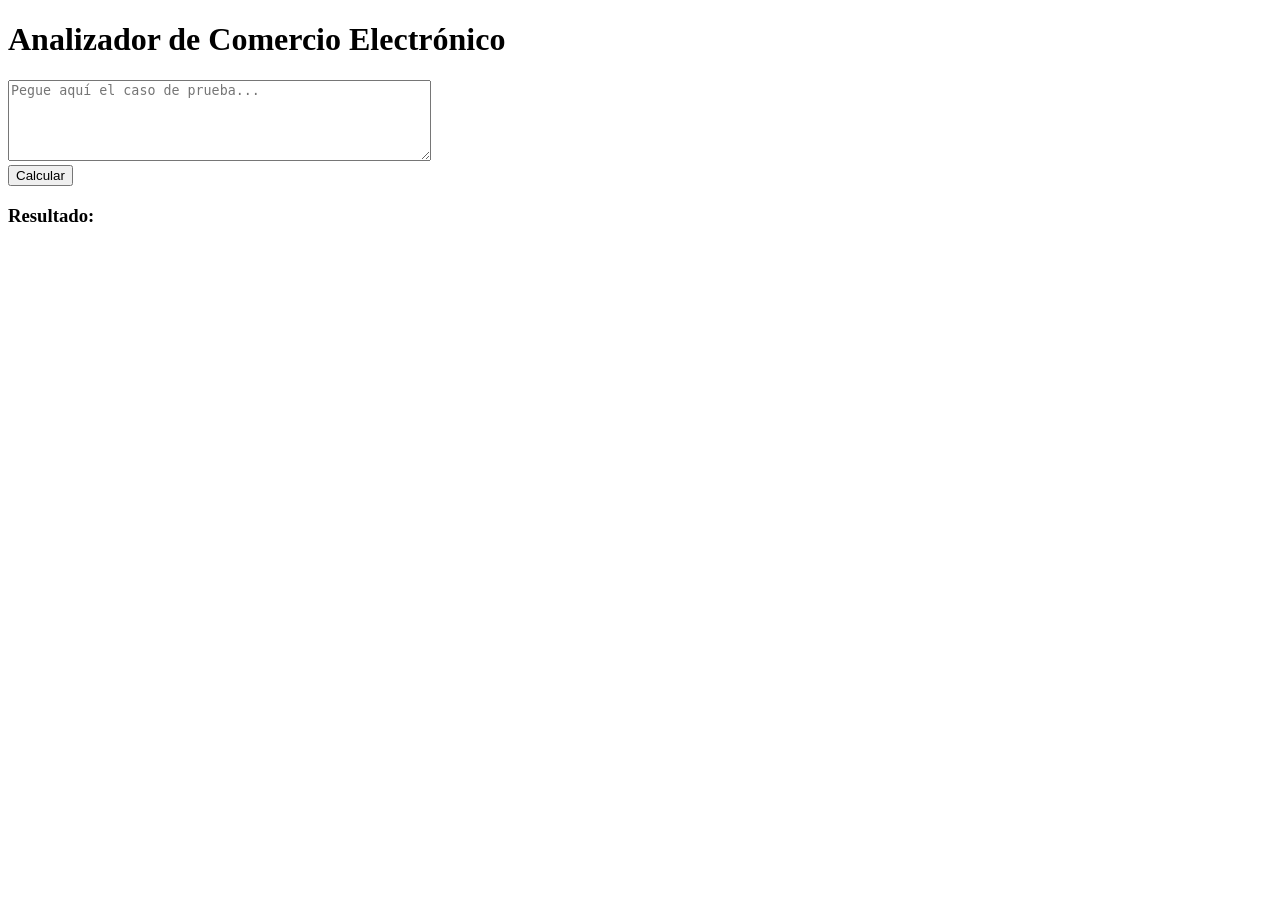
==== index.html @ 4c6a6f9d "Mi parte" ====
<!DOCTYPE html>
<html lang="es">
<head>
    <meta charset="UTF-8">
    <title>Análisis de Pedidos</title>
</head>
<body>
    <h1>Analizador de Comercio Electrónico</h1>
    <textarea id="inputCaso" rows="5" cols="50" placeholder="Pegue aquí el caso de prueba..."></textarea><br>
    <button onclick="procesar()">Calcular</button>
    <h3>Resultado:</h3>
    <pre id="output"></pre>

    <script src="util.js"></script>
    <script>
        function procesar() {
            const entrada = document.getElementById('inputCaso').value;
            const resultado = calcularPedidos(entrada);
            document.getElementById('output').innerText = resultado;
        }
    </script>
</body>
</html>
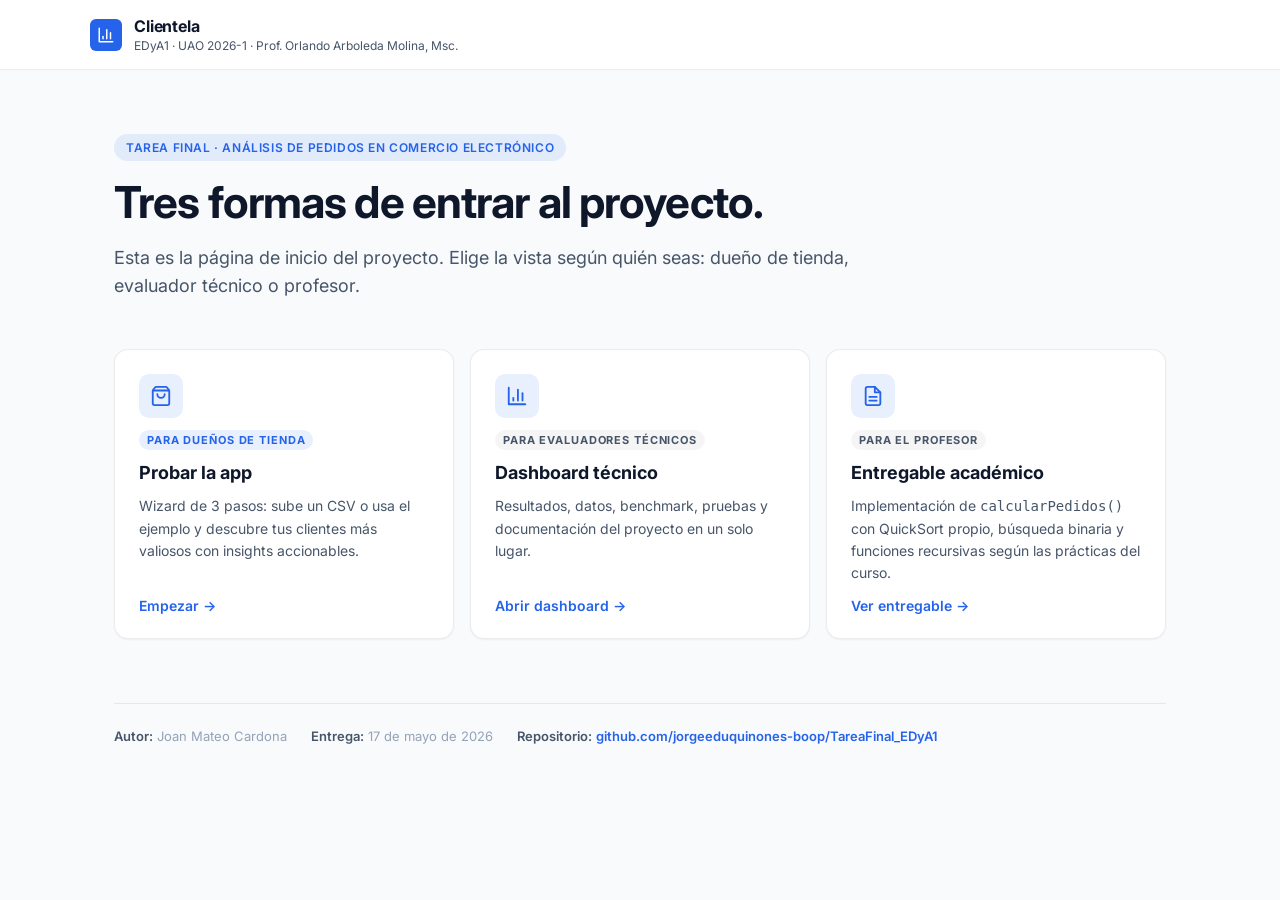
==== commit 9f432646: "feat: rediseño "Clientela" + entregable modular + landing + auto-deploy App (modo dev + modo usuario" ====
--- a/index.html
+++ b/index.html
@@ -1,23 +1,225 @@
 <!DOCTYPE html>
 <html lang="es">
 <head>
-    <meta charset="UTF-8">
-    <title>Análisis de Pedidos</title>
+  <meta charset="UTF-8">
+  <meta name="viewport" content="width=device-width, initial-scale=1, viewport-fit=cover">
+  <meta name="theme-color" content="#F8FAFC">
+  <meta name="description" content="Clientela — Tarea Final EDyA1, UAO 2026-1. Análisis de pedidos en comercio electrónico.">
+  <link rel="preconnect" href="https://fonts.googleapis.com">
+  <link rel="preconnect" href="https://fonts.gstatic.com" crossorigin>
+  <link href="https://fonts.googleapis.com/css2?family=Inter:wght@400;500;600;700;800&family=JetBrains+Mono:wght@400;500;600&display=swap" rel="stylesheet">
+  <link rel="icon" href="./app/icons/icon.svg" type="image/svg+xml">
+  <title>Clientela — Tarea Final EDyA1 · UAO 2026-1</title>
+  <style>
+    :root {
+      --brand: #2563EB;
+      --brand-hover: #1D4ED8;
+      --brand-soft: rgba(37, 99, 235, 0.10);
+      --bg: #F8FAFC;
+      --surface: #FFFFFF;
+      --text: #0F172A;
+      --text-muted: #475569;
+      --text-dim: #94A3B8;
+      --border: rgba(15, 23, 42, 0.08);
+      --border-strong: rgba(15, 23, 42, 0.14);
+      --shadow: 0 1px 2px rgba(15, 23, 42, 0.05);
+      --shadow-lg: 0 4px 12px rgba(15, 23, 42, 0.08);
+    }
+    @media (prefers-color-scheme: dark) {
+      :root {
+        --bg: #0F1117;
+        --surface: #181B23;
+        --text: #F1F5F9;
+        --text-muted: #94A3B8;
+        --text-dim: #64748B;
+        --border: rgba(255, 255, 255, 0.08);
+        --border-strong: rgba(255, 255, 255, 0.14);
+        --shadow: 0 1px 2px rgba(0, 0, 0, 0.20);
+        --shadow-lg: 0 4px 12px rgba(0, 0, 0, 0.30);
+      }
+    }
+    * { box-sizing: border-box; }
+    body {
+      margin: 0; padding: 0;
+      font-family: "Inter", -apple-system, BlinkMacSystemFont, sans-serif;
+      background: var(--bg);
+      color: var(--text);
+      min-height: 100vh;
+      -webkit-font-smoothing: antialiased;
+    }
+    header {
+      border-bottom: 1px solid var(--border);
+      background: var(--surface);
+      padding: 16px 24px;
+    }
+    .header-inner {
+      max-width: 1100px; margin: 0 auto;
+      display: flex; align-items: center; gap: 12px;
+    }
+    .logo {
+      width: 32px; height: 32px;
+      background: var(--brand);
+      border-radius: 6px;
+      display: grid; place-items: center;
+      color: white;
+    }
+    .brand-text h1 { margin: 0; font-size: 16px; font-weight: 700; letter-spacing: -0.01em; }
+    .brand-text .crumb { font-size: 12px; color: var(--text-muted); margin-top: 2px; }
+    main {
+      max-width: 1100px; margin: 0 auto;
+      padding: 64px 24px;
+    }
+    .hero {
+      text-align: left;
+      max-width: 760px;
+      margin-bottom: 48px;
+    }
+    .eyebrow {
+      display: inline-flex; align-items: center; gap: 8px;
+      font-size: 12px; font-weight: 600;
+      padding: 6px 12px; border-radius: 999px;
+      background: var(--brand-soft);
+      color: var(--brand);
+      margin-bottom: 16px;
+      text-transform: uppercase; letter-spacing: 0.05em;
+    }
+    h2 {
+      font-size: clamp(28px, 5vw, 44px);
+      font-weight: 700; letter-spacing: -0.02em;
+      margin: 0 0 16px;
+      line-height: 1.15;
+    }
+    .lead {
+      font-size: 18px;
+      color: var(--text-muted);
+      margin: 0;
+      line-height: 1.6;
+    }
+    .cards {
+      display: grid; gap: 16px;
+      grid-template-columns: repeat(auto-fit, minmax(280px, 1fr));
+    }
+    .card {
+      background: var(--surface);
+      border: 1px solid var(--border);
+      border-radius: 14px;
+      padding: 24px;
+      box-shadow: var(--shadow);
+      transition: transform 0.2s, border-color 0.2s, box-shadow 0.2s;
+      text-decoration: none;
+      color: inherit;
+      display: flex; flex-direction: column; gap: 12px;
+    }
+    .card:hover {
+      transform: translateY(-3px);
+      border-color: var(--brand);
+      box-shadow: var(--shadow-lg);
+    }
+    .card-icon {
+      width: 44px; height: 44px;
+      display: grid; place-items: center;
+      background: var(--brand-soft);
+      color: var(--brand);
+      border-radius: 10px;
+    }
+    .card-tag {
+      align-self: flex-start;
+      font-size: 11px; font-weight: 700;
+      text-transform: uppercase; letter-spacing: 0.08em;
+      padding: 3px 8px; border-radius: 999px;
+      color: var(--text-muted);
+      background: rgba(0,0,0,0.04);
+    }
+    @media (prefers-color-scheme: dark) {
+      .card-tag { background: rgba(255,255,255,0.06); }
+    }
+    .card-tag.primary { color: var(--brand); background: var(--brand-soft); }
+    h3 {
+      margin: 0; font-size: 18px; font-weight: 700;
+    }
+    .card p {
+      margin: 0; font-size: 14px;
+      color: var(--text-muted); line-height: 1.6;
+      flex: 1;
+    }
+    .card-cta {
+      font-size: 14px; font-weight: 600;
+      color: var(--brand);
+      display: inline-flex; align-items: center; gap: 6px;
+    }
+    .meta {
+      margin-top: 64px;
+      padding-top: 24px;
+      border-top: 1px solid var(--border);
+      font-size: 13px;
+      color: var(--text-dim);
+      display: flex; gap: 24px; flex-wrap: wrap;
+    }
+    .meta strong { color: var(--text-muted); font-weight: 600; }
+    .meta a { color: var(--brand); text-decoration: none; font-weight: 600; }
+  </style>
 </head>
 <body>
-    <h1>Analizador de Comercio Electrónico</h1>
-    <textarea id="inputCaso" rows="5" cols="50" placeholder="Pegue aquí el caso de prueba..."></textarea><br>
-    <button onclick="procesar()">Calcular</button>
-    <h3>Resultado:</h3>
-    <pre id="output"></pre>
-
-    <script src="util.js"></script>
-    <script>
-        function procesar() {
-            const entrada = document.getElementById('inputCaso').value;
-            const resultado = calcularPedidos(entrada);
-            document.getElementById('output').innerText = resultado;
-        }
-    </script>
+  <header>
+    <div class="header-inner">
+      <div class="logo">
+        <svg width="18" height="18" viewBox="0 0 24 24" fill="none" stroke="currentColor" stroke-width="2" stroke-linecap="round" stroke-linejoin="round"><path d="M3 3v18h18"/><path d="M18 17V9"/><path d="M13 17V5"/><path d="M8 17v-3"/></svg>
+      </div>
+      <div class="brand-text">
+        <h1>Clientela</h1>
+        <div class="crumb">EDyA1 · UAO 2026-1 · Prof. Orlando Arboleda Molina, Msc.</div>
+      </div>
+    </div>
+  </header>
+
+  <main>
+    <section class="hero">
+      <div class="eyebrow">Tarea Final · Análisis de Pedidos en Comercio Electrónico</div>
+      <h2>Tres formas de entrar al proyecto.</h2>
+      <p class="lead">
+        Esta es la página de inicio del proyecto. Elige la vista según quién seas: dueño de tienda, evaluador técnico o profesor.
+      </p>
+    </section>
+
+    <div class="cards">
+
+      <a class="card" href="./app/inicio.html">
+        <div class="card-icon">
+          <svg width="22" height="22" viewBox="0 0 24 24" fill="none" stroke="currentColor" stroke-width="2" stroke-linecap="round" stroke-linejoin="round"><path d="M16 10a4 4 0 0 1-8 0"/><path d="M3.103 6.034h17.794"/><path d="M3.4 5.467a2 2 0 0 0-.4 1.2V20a2 2 0 0 0 2 2h14a2 2 0 0 0 2-2V6.667a2 2 0 0 0-.4-1.2l-2-2.667A2 2 0 0 0 17 2H7a2 2 0 0 0-1.6.8z"/></svg>
+        </div>
+        <span class="card-tag primary">Para dueños de tienda</span>
+        <h3>Probar la app</h3>
+        <p>Wizard de 3 pasos: sube un CSV o usa el ejemplo y descubre tus clientes más valiosos con insights accionables.</p>
+        <span class="card-cta">Empezar →</span>
+      </a>
+
+      <a class="card" href="./app/index.html">
+        <div class="card-icon">
+          <svg width="22" height="22" viewBox="0 0 24 24" fill="none" stroke="currentColor" stroke-width="2" stroke-linecap="round" stroke-linejoin="round"><path d="M3 3v18h18"/><path d="M18 17V9"/><path d="M13 17V5"/><path d="M8 17v-3"/></svg>
+        </div>
+        <span class="card-tag">Para evaluadores técnicos</span>
+        <h3>Dashboard técnico</h3>
+        <p>Resultados, datos, benchmark, pruebas y documentación del proyecto en un solo lugar.</p>
+        <span class="card-cta">Abrir dashboard →</span>
+      </a>
+
+      <a class="card" href="./TareaFinal_EDyA1/index.html">
+        <div class="card-icon">
+          <svg width="22" height="22" viewBox="0 0 24 24" fill="none" stroke="currentColor" stroke-width="2" stroke-linecap="round" stroke-linejoin="round"><path d="M14 2H6a2 2 0 0 0-2 2v16a2 2 0 0 0 2 2h12a2 2 0 0 0 2-2V8z"/><polyline points="14 2 14 8 20 8"/><line x1="16" y1="13" x2="8" y2="13"/><line x1="16" y1="17" x2="8" y2="17"/></svg>
+        </div>
+        <span class="card-tag">Para el profesor</span>
+        <h3>Entregable académico</h3>
+        <p>Implementación de <code>calcularPedidos()</code> con QuickSort propio, búsqueda binaria y funciones recursivas según las prácticas del curso.</p>
+        <span class="card-cta">Ver entregable →</span>
+      </a>
+
+    </div>
+
+    <div class="meta">
+      <div><strong>Autor:</strong> Joan Mateo Cardona</div>
+      <div><strong>Entrega:</strong> 17 de mayo de 2026</div>
+      <div><strong>Repositorio:</strong> <a href="https://github.com/jorgeeduquinones-boop/TareaFinal_EDyA1" target="_blank" rel="noopener">github.com/jorgeeduquinones-boop/TareaFinal_EDyA1</a></div>
+    </div>
+  </main>
 </body>
-</html>+</html>
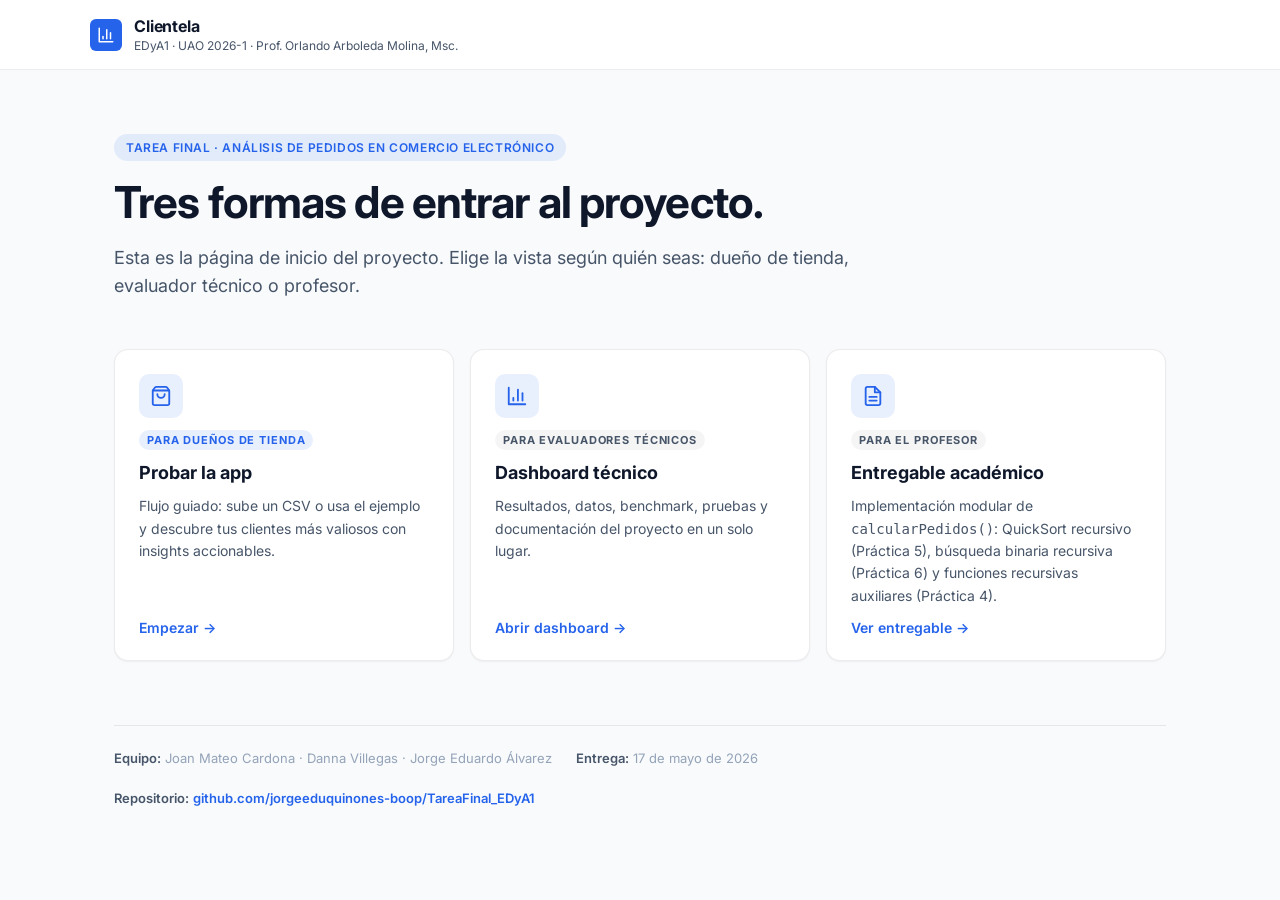
==== commit 992db8dc: "docs: sincronizar landing, dashboard y README con realidad del proyecto - Landing raíz: el card 'Ent" ====
--- a/index.html
+++ b/index.html
@@ -189,7 +189,7 @@
         </div>
         <span class="card-tag primary">Para dueños de tienda</span>
         <h3>Probar la app</h3>
-        <p>Wizard de 3 pasos: sube un CSV o usa el ejemplo y descubre tus clientes más valiosos con insights accionables.</p>
+        <p>Flujo guiado: sube un CSV o usa el ejemplo y descubre tus clientes más valiosos con insights accionables.</p>
         <span class="card-cta">Empezar →</span>
       </a>
 
@@ -209,14 +209,14 @@
         </div>
         <span class="card-tag">Para el profesor</span>
         <h3>Entregable académico</h3>
-        <p>Implementación de <code>calcularPedidos()</code> con QuickSort propio, búsqueda binaria y funciones recursivas según las prácticas del curso.</p>
+        <p>Implementación modular de <code>calcularPedidos()</code>: QuickSort recursivo (Práctica 5), búsqueda binaria recursiva (Práctica 6) y funciones recursivas auxiliares (Práctica 4).</p>
         <span class="card-cta">Ver entregable →</span>
       </a>
 
     </div>
 
     <div class="meta">
-      <div><strong>Autor:</strong> Joan Mateo Cardona</div>
+      <div><strong>Equipo:</strong> Joan Mateo Cardona · Danna Villegas · Jorge Eduardo Álvarez</div>
       <div><strong>Entrega:</strong> 17 de mayo de 2026</div>
       <div><strong>Repositorio:</strong> <a href="https://github.com/jorgeeduquinones-boop/TareaFinal_EDyA1" target="_blank" rel="noopener">github.com/jorgeeduquinones-boop/TareaFinal_EDyA1</a></div>
     </div>
